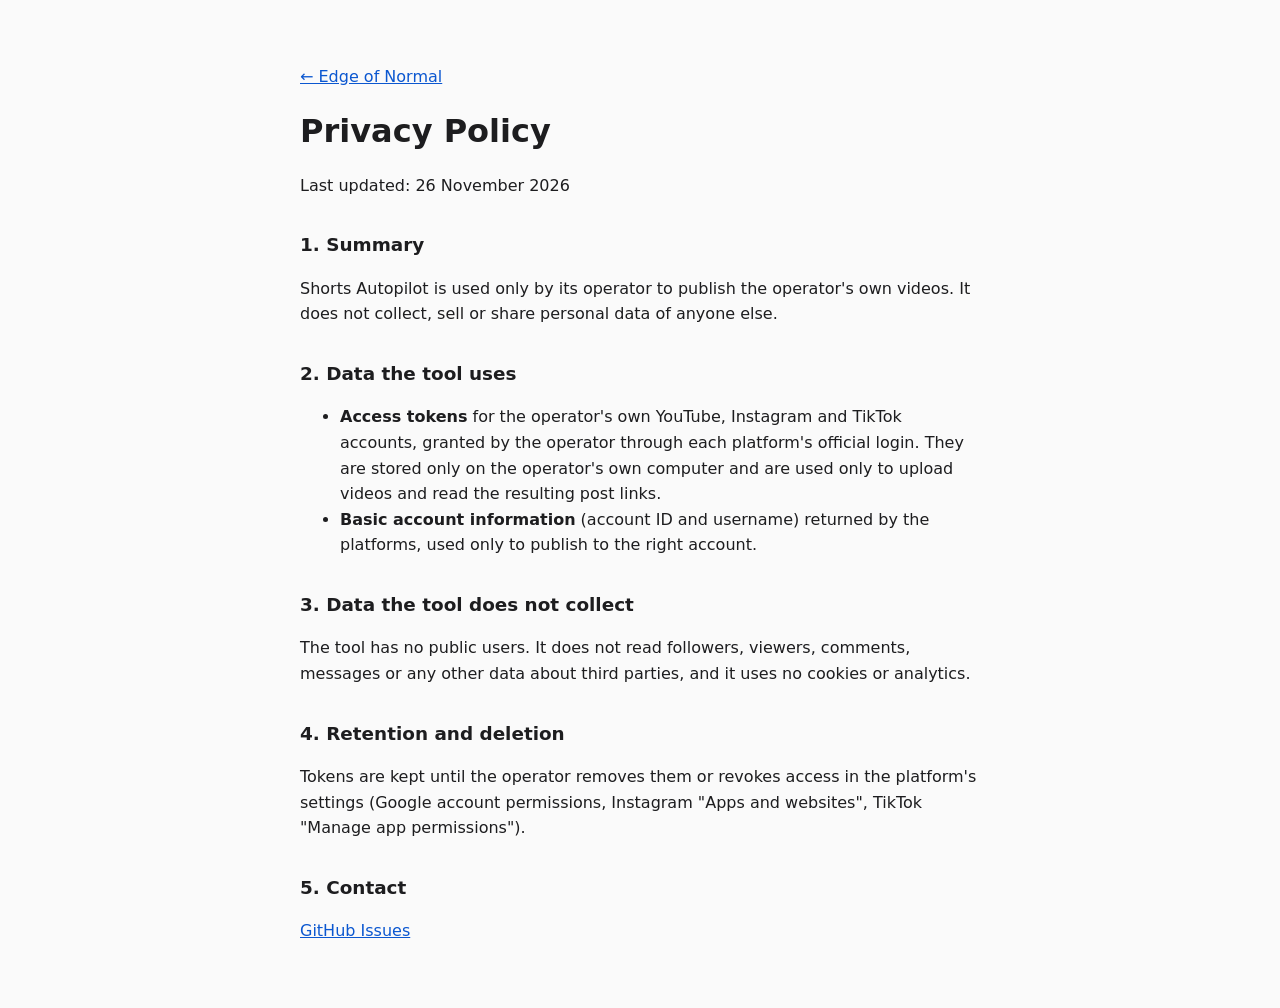
==== privacy.html @ f4b490fc "Add website, terms and privacy policy for Shorts Autopilot Co-Authored-By: Claude Opus 5.5 <noreply@" ====
<!doctype html>
<html lang="en">
<head>
<meta charset="utf-8">
<meta name="viewport" content="width=device-width, initial-scale=1">
<title>Privacy Policy – Shorts Autopilot</title>
<link rel="stylesheet" href="style.css">
</head>
<body>
<main>
  <p><a href="index.html">← Edge of Normal</a></p>
  <h1>Privacy Policy</h1>
  <p>Last updated: 26 November 2026</p>
  <h2>1. Summary</h2>
  <p>Shorts Autopilot is used only by its operator to publish the operator's own videos. It does not collect,
  sell or share personal data of anyone else.</p>
  <h2>2. Data the tool uses</h2>
  <ul>
    <li><strong>Access tokens</strong> for the operator's own YouTube, Instagram and TikTok accounts, granted by the
    operator through each platform's official login. They are stored only on the operator's own computer and are used
    only to upload videos and read the resulting post links.</li>
    <li><strong>Basic account information</strong> (account ID and username) returned by the platforms, used only to
    publish to the right account.</li>
  </ul>
  <h2>3. Data the tool does not collect</h2>
  <p>The tool has no public users. It does not read followers, viewers, comments, messages or any other data
  about third parties, and it uses no cookies or analytics.</p>
  <h2>4. Retention and deletion</h2>
  <p>Tokens are kept until the operator removes them or revokes access in the platform's settings
  (Google account permissions, Instagram "Apps and websites", TikTok "Manage app permissions").</p>
  <h2>5. Contact</h2>
  <p><a href="https://github.com/AdminInsider/edgeofnormal/issues">GitHub Issues</a></p>
</main>
</body>
</html>
---- style.css ----
body { margin: 0; font: 16px/1.6 system-ui, -apple-system, "Segoe UI", sans-serif; color: #1d1d1f; background: #fafafa; }
main { max-width: 680px; margin: 0 auto; padding: 48px 24px; }
h1 { font-size: 2rem; margin: 0 0 16px; }
h2 { font-size: 1.15rem; margin: 32px 0 8px; }
a { color: #0b57d0; }
@media (prefers-color-scheme: dark) { body { background: #111; color: #eee; } a { color: #8ab4f8; } }
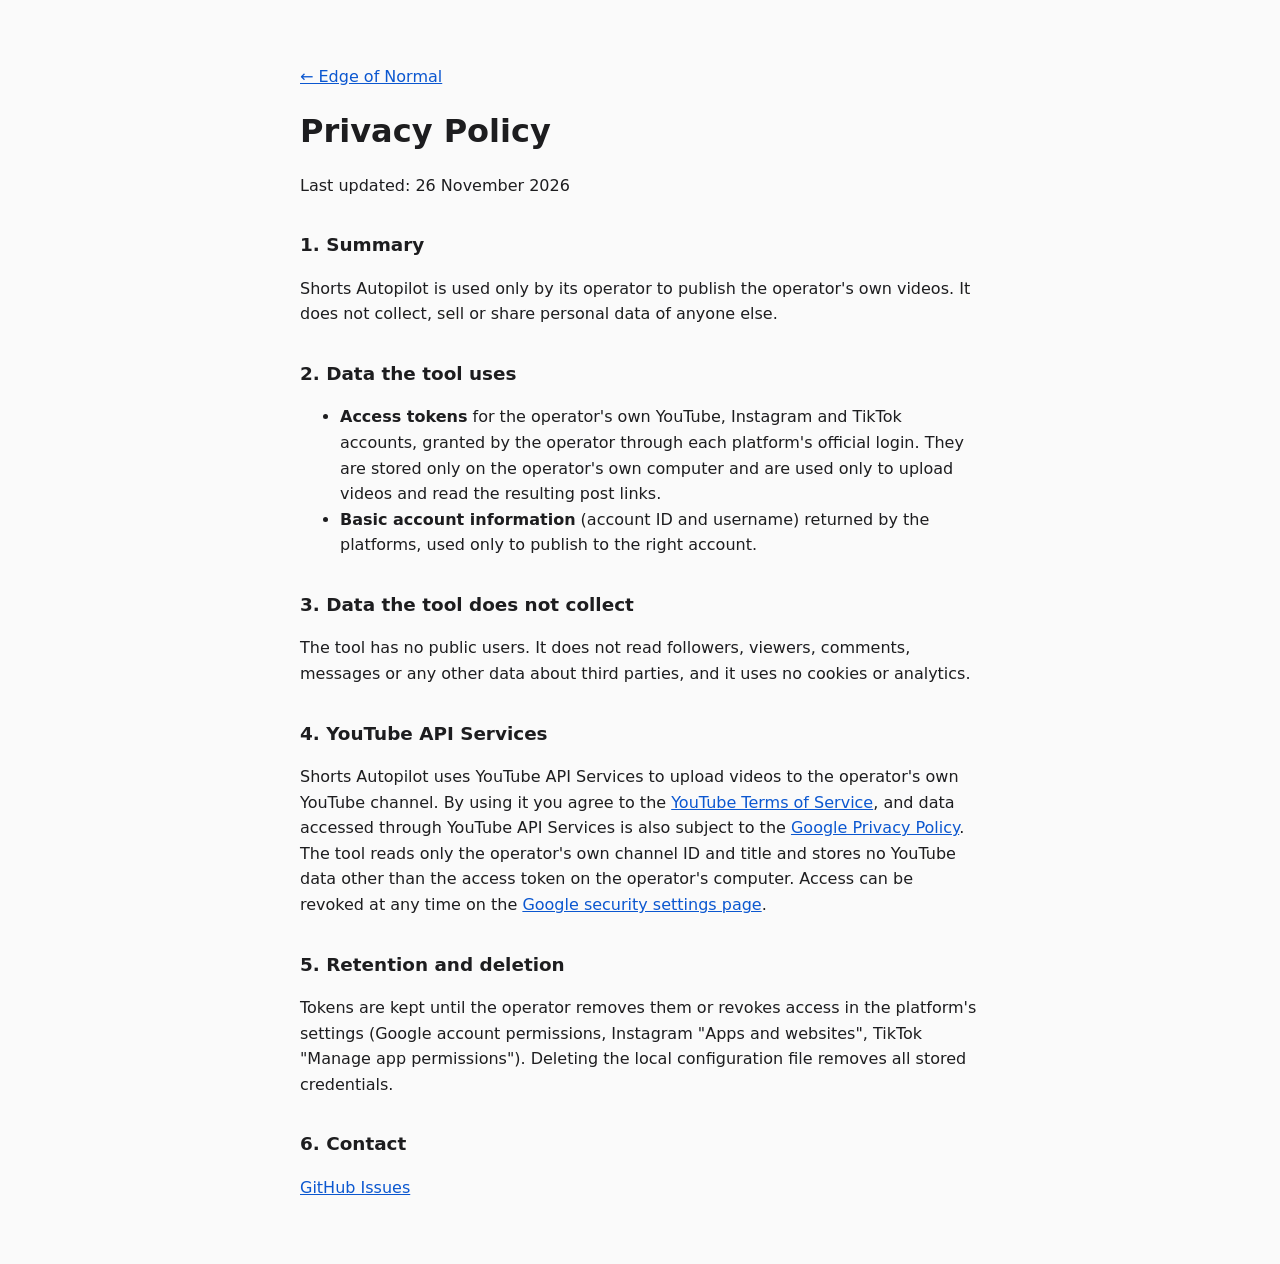
==== commit 5e49004b: "Reference YouTube Terms and Google Privacy Policy Co-Authored-By: Claude Opus 5.5 <noreply@anthropic" ====
--- a/privacy.html
+++ b/privacy.html
@@ -25,10 +25,19 @@
   <h2>3. Data the tool does not collect</h2>
   <p>The tool has no public users. It does not read followers, viewers, comments, messages or any other data
   about third parties, and it uses no cookies or analytics.</p>
-  <h2>4. Retention and deletion</h2>
+  <h2>4. YouTube API Services</h2>
+  <p>Shorts Autopilot uses YouTube API Services to upload videos to the operator's own YouTube channel.
+  By using it you agree to the <a href="https://www.youtube.com/t/terms">YouTube Terms of Service</a>, and
+  data accessed through YouTube API Services is also subject to the
+  <a href="https://policies.google.com/privacy">Google Privacy Policy</a>. The tool reads only the operator's own
+  channel ID and title and stores no YouTube data other than the access token on the operator's computer.
+  Access can be revoked at any time on the
+  <a href="https://security.google.com/settings/security/permissions">Google security settings page</a>.</p>
+  <h2>5. Retention and deletion</h2>
   <p>Tokens are kept until the operator removes them or revokes access in the platform's settings
-  (Google account permissions, Instagram "Apps and websites", TikTok "Manage app permissions").</p>
-  <h2>5. Contact</h2>
+  (Google account permissions, Instagram "Apps and websites", TikTok "Manage app permissions").
+  Deleting the local configuration file removes all stored credentials.</p>
+  <h2>6. Contact</h2>
   <p><a href="https://github.com/AdminInsider/edgeofnormal/issues">GitHub Issues</a></p>
 </main>
 </body>
